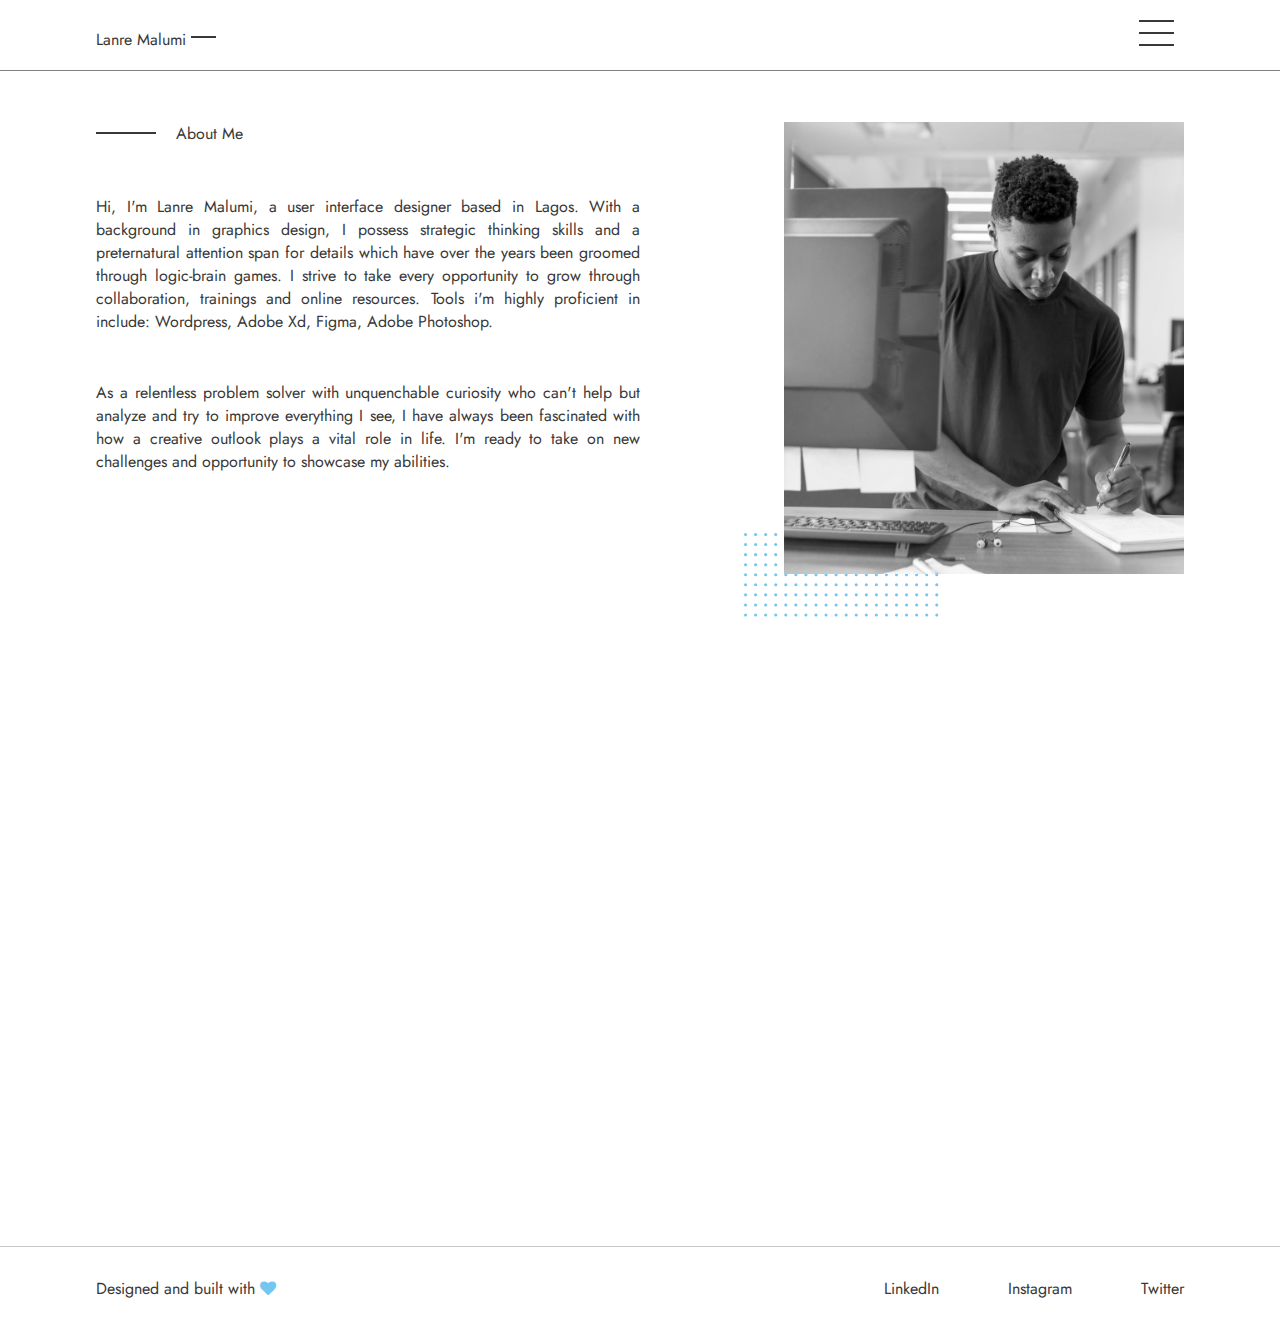
==== about.html @ 65f45e2c "first commit" ====
<!DOCTYPE html>
<html lang="en">

<head>
    <meta charset="UTF-8">
    <meta name="viewport" content="width=device-width, initial-scale=1.0">
    <link rel="stylesheet" href="css/about.css">
    <link rel="stylesheet" href="themify-icons.css">
    <link rel="stylesheet" href="remix-icon/remixicon.css">
    <link rel="stylesheet" href="css/font-awesome.min.css">
    <link href="https://fonts.googleapis.com/css2?family=Jost&display=swap" rel="stylesheet">
    <link rel="shortcut icon" type="image/png" href="img/Favvicon.png">
    <title>Lanre Malumi - About</title>
    
</head>

<body>
    <div class="about-hero-section">
        <div class="dropdown-container">

            <div class="drop-down">
                <img src="img/Group 16.svg" alt="">
                <a href="index.html">Home</a>
                <a href="about.html">About me</a>
                <a href="project.html">Projects</a>
                <a href="index.html#contact">Work with me</a>
            </div>
        </div>
        <header>
            <div class="container">
                <span class="logo">Lanre Malumi</span>
                <div class="hamburger">
                    <div class="line line1"></div>
                    <div class="line line2"></div>
                    <div class="line line3"></div>
                </div>
            </div>
        </header>
    </div>
    <div class="about-main-section">
        <div class="container">
            <div class="about-wrapper">
                <div class="text-container" data-entrance="from-left">
                    <span class="about-ext">About Me</span>
                    <p>Hi, I'm Lanre Malumi, a user interface designer based in Lagos. With a background in graphics design, I possess strategic thinking skills and a preternatural attention span for details which have over the years been groomed through logic-brain games. I strive to take every opportunity to grow through collaboration, trainings and online resources. Tools i'm highly proficient in include: Wordpress, Adobe Xd, Figma, Adobe Photoshop.</p>
                    <p>As a relentless problem solver with unquenchable curiosity who can't help but analyze and try to improve everything I see, I have always been fascinated with how a creative outlook plays a vital role in life. I'm ready to take on new challenges and opportunity to showcase my abilities.</p>
                </div>
                <div class="image-container" data-entrance="from-right">
                    <img src="img/Repeat Grid 4.svg" alt="" class="first-image">
                    <img src="img/about.jpg" alt="">
                </div>
            </div>
        </div>

    </div>
    <div class="base-container" data-entrance="fade">
        <h1>Got a project in mind? Let's make <br>something awesome together</h1>
        <button onclick="location.replace('index.html#contact')" target="blank">Let's work together</button>
    </div>
    <div class="portfolio-footer" id="contact">

        <div class="container">
            <footer>
                <div class="left">
                    <p> Designed and built with <i class="fa fa-heart"></i>
                    </p>
                </div>
                <!-- <div class="left">
                    <p> &copy; Lanre Malumi - <span class="year"></span></p>
                </div> -->
                <div class="right">
                    <a href="#">LinkedIn</a>
                    <a href="#">Instagram</a>
                    <a href="#">Twitter</a>
                </div>
            </footer>
        </div>

    </div>
    <script>
        // Menu
        let burger = document.querySelector(".hamburger"),
            burgerLines = document.querySelectorAll('.hamburger-lines'),
            dropdown = document.querySelector('.dropdown-container'),
            dropdownLinks = document.querySelectorAll('.drop-down a');
        console.log(dropdownLinks);
        burger.addEventListener('click', () => {
            dropdown.classList.toggle('dropdown-show');
            burger.classList.toggle('toggle');
            dropdownLinks.forEach((links, index) => {
                if (links.style.animation) {
                    links.style.animation = ``
                } else {
                    links.style.animation = `slideIn .4s forwards ${index*0.4 + 0.5}s`
                }

            });

        })
        window.addEventListener('scroll', () => {
            burger.classList.remove('toggle');
            dropdown.classList.remove('dropdown-show');
            dropdownLinks.forEach(links => {
                links.style.animation = ``;
            })
        })
    </script>
    <script src="js/scroll-entrance.js"></script>
</body>

</html>
---- css/about.css ----
body {
  -webkit-transition: ease .35s;
  transition: ease .35s;
  font-family: 'jost';
  -webkit-box-sizing: border-box;
          box-sizing: border-box;
  overflow-x: hidden;
  color: #383838;
  text-align: justify;
}

html {
  scroll-behavior: smooth;
}

* {
  margin: 0;
}

.container {
  margin: 0 auto;
  width: 85%;
}

.dropdown-container {
  opacity: 0;
  width: 100%;
  z-index: -1;
  position: absolute;
  -webkit-transition: ease-in-out .5s;
  transition: ease-in-out .5s;
  -webkit-transform-origin: right;
          transform-origin: right;
  overflow-x: hidden;
}

.dropdown-container .drop-down {
  -webkit-transition: .7s ease-in-out;
  transition: .7s ease-in-out;
  -webkit-transform: translateX(100%);
          transform: translateX(100%);
  float: right;
  right: 0;
  -webkit-box-sizing: border-box;
          box-sizing: border-box;
  padding: 5.9rem 2rem;
  width: 400px;
  height: 100vh;
  background-image: -webkit-gradient(linear, left top, right top, from(#72C6EF), to(#0e65ac));
  background-image: linear-gradient(to right, #72C6EF, #0e65ac);
  overflow: hidden;
}

.drop-down img {
  position: absolute;
  width: 200%;
}

.drop-down a {
  text-decoration: none;
  display: block;
  color: #fcfafa;
  padding-bottom: 20px;
  opacity: 0;
}

.drop-down a:focus, .drop-down a:hover {
  color: #1a6a92;
}

header {
  padding: 20px 0;
  border-bottom: 1px solid grey;
}

header .container {
  display: -webkit-box;
  display: -ms-flexbox;
  display: flex;
  -webkit-box-pack: justify;
      -ms-flex-pack: justify;
          justify-content: space-between;
}

header .logo {
  -webkit-transform: translateY(0.5em);
          transform: translateY(0.5em);
  position: relative;
}

header .logo::after {
  content: '';
  background-color: #383838;
  width: 25px;
  height: 2px;
  position: absolute;
  right: -30px;
  top: 8px;
}

.hamburger {
  z-index: 3;
  cursor: pointer;
  right: 90px;
  top: 20px;
  width: 55px;
  height: 30px;
}

.hamburger .line {
  -webkit-transition: all ease-in-out .2s;
  transition: all ease-in-out .2s;
  background-color: #383838;
  height: 2px;
  width: 35px;
  margin: 10px;
}

.hamburger .line:first-child {
  margin-top: 0;
}

.about-main-section {
  margin-top: 3.2rem;
  height: 100vh;
}

.about-wrapper {
  display: -webkit-box;
  display: -ms-flexbox;
  display: flex;
  -webkit-box-pack: justify;
      -ms-flex-pack: justify;
          justify-content: space-between;
}

.text-container {
  width: 50%;
}

.text-container span {
  display: inline-block;
  position: relative;
  margin: 0 80px 50px 80px;
}

.text-container span::before {
  content: '';
  background-color: #383838;
  width: 60px;
  height: 2px;
  position: absolute;
  top: 10px;
  left: -80px;
}

.text-container p:last-child {
  margin-top: 3rem;
}

.image-container {
  position: relative;
}

.image-container .first-image {
  position: absolute;
  width: 200px;
  bottom: -40px;
  left: -40px;
  z-index: -2;
}

.image-container img:last-child {
  width: 400px;
  -webkit-transition: ease-in .35s;
  transition: ease-in .35s;
}

.base-container {
  display: -ms-grid;
  display: grid;
  -webkit-box-pack: center;
      -ms-flex-pack: center;
          justify-content: center;
  -webkit-box-align: center;
      -ms-flex-align: center;
          align-items: center;
}

.base-container h1 {
  font-weight: 400;
  margin-bottom: 20px;
  text-align: center;
}

.base-container button {
  width: 12em;
  height: 3em;
  color: #72C6EF;
  background-color: transparent;
  outline: none;
  border: 1px solid #72C6EF;
  position: relative;
  -webkit-transition: ease .3s;
  transition: ease .3s;
  margin: auto;
  cursor: pointer;
  font-family: "jost";
}

.base-container button::before {
  content: '';
  width: 100%;
  height: 100%;
  background-image: -webkit-gradient(linear, left top, right top, from(#72C6EF), to(#0e65ac));
  background-image: linear-gradient(to right, #72C6EF, #0e65ac);
  left: 0;
  right: 0;
  top: 0;
  bottom: 0;
  position: absolute;
  z-index: -2;
  -webkit-transform-origin: left;
          transform-origin: left;
  -webkit-transform: scaleX(0);
          transform: scaleX(0);
  -webkit-transition: ease .5s;
  transition: ease .5s;
}

.base-container button:hover::before {
  -webkit-transform: scale(1);
          transform: scale(1);
}

.base-container button:hover {
  color: white;
}

.portfolio-footer {
  border-top: 1px solid #c9c8c8;
  margin-top: 4.5em;
  padding: 30px 0;
}

.portfolio-footer footer {
  position: relative;
  display: -webkit-box;
  display: -ms-flexbox;
  display: flex;
  width: 100%;
  -webkit-box-pack: justify;
      -ms-flex-pack: justify;
          justify-content: space-between;
}

footer .left i {
  color: #72C6EF;
  -webkit-animation: beating 2s infinite;
          animation: beating 2s infinite;
}

footer .right {
  width: 300px;
  -webkit-box-pack: justify;
      -ms-flex-pack: justify;
          justify-content: space-between;
  display: -webkit-box;
  display: -ms-flexbox;
  display: flex;
}

footer .right a {
  display: block;
  text-decoration: none;
  color: #383838;
}

footer .right a:hover {
  color: #72C6EF;
}

@-webkit-keyframes slideIn {
  from {
    opacity: 0.5;
    -webkit-transform: translateY(2em);
            transform: translateY(2em);
  }
  to {
    opacity: 1;
    -webkit-transform: translateY(0);
            transform: translateY(0);
  }
}

@keyframes slideIn {
  from {
    opacity: 0.5;
    -webkit-transform: translateY(2em);
            transform: translateY(2em);
  }
  to {
    opacity: 1;
    -webkit-transform: translateY(0);
            transform: translateY(0);
  }
}

@-webkit-keyframes beating {
  0% {
    -webkit-transform: scale(1);
            transform: scale(1);
  }
  50% {
    -webkit-transform: scale(1.3);
            transform: scale(1.3);
  }
  100% {
    -webkit-transform: scale(0.8);
            transform: scale(0.8);
  }
}

@keyframes beating {
  0% {
    -webkit-transform: scale(1);
            transform: scale(1);
  }
  50% {
    -webkit-transform: scale(1.3);
            transform: scale(1.3);
  }
  100% {
    -webkit-transform: scale(0.8);
            transform: scale(0.8);
  }
}

[data-entrance] {
  visibility: none;
}

.dropdown-show {
  z-index: 3;
  opacity: 1 !important;
}

.dropdown-show .drop-down {
  -webkit-transform: translateX(0) !important;
          transform: translateX(0) !important;
}

.toggle .line1 {
  background-color: white !important;
  -webkit-transform: rotate(45deg) translate(0.6em, 0.5em);
          transform: rotate(45deg) translate(0.6em, 0.5em);
}

.toggle .line2 {
  display: none;
}

.toggle .line3 {
  -webkit-transform: rotate(-45deg);
          transform: rotate(-45deg);
  background-color: white !important;
}

@media (max-width: 1060px) {
  .image-container img:last-child {
    width: 300px;
  }
  .image-container .first-image {
    bottom: -30px;
  }
}

@media (max-width: 860px) {
  .about-main-section {
    height: auto;
  }
  .text-container {
    margin: 2em 0;
    width: 100%;
  }
  .about-wrapper {
    -webkit-box-orient: vertical;
    -webkit-box-direction: normal;
        -ms-flex-direction: column;
            flex-direction: column;
  }
  .image-container img:last-child {
    width: 100%;
  }
  .base-container {
    margin-top: 7em;
  }
}

@media (max-width: 700px) {
  footer .right {
    width: 250px;
  }
}

@media (max-width: 580px) {
  .portfolio-footer {
    padding: 20px 0;
  }
  .portfolio-footer footer {
    text-align: center;
    display: -webkit-box;
    display: -ms-flexbox;
    display: flex;
    width: 100%;
    -webkit-box-orient: vertical;
    -webkit-box-direction: reverse;
        -ms-flex-direction: column-reverse;
            flex-direction: column-reverse;
  }
  footer .right {
    margin: 0 auto 20px auto;
    width: 250px;
    -webkit-box-pack: justify;
        -ms-flex-pack: justify;
            justify-content: space-between;
    display: -webkit-box;
    display: -ms-flexbox;
    display: flex;
  }
  footer .right a {
    display: block;
    text-decoration: none;
    color: #383838;
  }
  footer .right a:hover {
    color: linear-gradient(to right, #72C6EF, #0e65ac);
  }
}

@media (max-width: 480px) {
  .base-container h1 {
    font-size: 20px;
  }
}

@media (max-width: 380px) {
  .dropdown-container .drop-down {
    width: 300px;
  }
  .hamburger {
    right: 30px;
    top: 60px;
    width: 37px;
    height: 30px;
    -webkit-transform: translateY(0.3em);
            transform: translateY(0.3em);
  }
  .hamburger .line {
    width: 25px;
    margin: 6px;
  }
  .toggle .line1 {
    -webkit-transform: rotate(45deg) translate(0.4em, 0.4em) !important;
            transform: rotate(45deg) translate(0.4em, 0.4em) !important;
  }
  .toggle .line2 {
    display: none;
  }
  .toggle .line3 {
    -webkit-transform: rotate(-45deg);
            transform: rotate(-45deg);
  }
}
/*# sourceMappingURL=about.css.map */
---- themify-icons.css ----
@font-face {
    font-family: 'themify';
    src: url('font-themify/themify.eot?-fvbane');
    src: url('font-themify/themify.eot?#iefix-fvbane') format('embedded-opentype'), url('font-themify/themify.woff?-fvbane') format('woff'), url('font-themify/themify.ttf?-fvbane') format('truetype'), url('font-themify/themify.svg?-fvbane#themify') format('svg');
    font-weight: normal;
    font-style: normal;
}

[class^="ti-"],
[class*=" ti-"] {
    font-family: 'themify';
    speak: none;
    font-style: normal;
    font-weight: normal;
    font-variant: normal;
    text-transform: none;
    line-height: 1;
    /* Better Font Rendering =========== */
    -webkit-font-smoothing: antialiased;
    -moz-osx-font-smoothing: grayscale;
}

.ti-wand:before {
    content: "\e600";
}

.ti-volume:before {
    content: "\e601";
}

.ti-user:before {
    content: "\e602";
}

.ti-unlock:before {
    content: "\e603";
}

.ti-unlink:before {
    content: "\e604";
}

.ti-trash:before {
    content: "\e605";
}

.ti-thought:before {
    content: "\e606";
}

.ti-target:before {
    content: "\e607";
}

.ti-tag:before {
    content: "\e608";
}

.ti-tablet:before {
    content: "\e609";
}

.ti-star:before {
    content: "\e60a";
}

.ti-spray:before {
    content: "\e60b";
}

.ti-signal:before {
    content: "\e60c";
}

.ti-shopping-cart:before {
    content: "\e60d";
}

.ti-shopping-cart-full:before {
    content: "\e60e";
}

.ti-settings:before {
    content: "\e60f";
}

.ti-search:before {
    content: "\e610";
}

.ti-zoom-in:before {
    content: "\e611";
}

.ti-zoom-out:before {
    content: "\e612";
}

.ti-cut:before {
    content: "\e613";
}

.ti-ruler:before {
    content: "\e614";
}

.ti-ruler-pencil:before {
    content: "\e615";
}

.ti-ruler-alt:before {
    content: "\e616";
}

.ti-bookmark:before {
    content: "\e617";
}

.ti-bookmark-alt:before {
    content: "\e618";
}

.ti-reload:before {
    content: "\e619";
}

.ti-plus:before {
    content: "\e61a";
}

.ti-pin:before {
    content: "\e61b";
}

.ti-pencil:before {
    content: "\e61c";
}

.ti-pencil-alt:before {
    content: "\e61d";
}

.ti-paint-roller:before {
    content: "\e61e";
}

.ti-paint-bucket:before {
    content: "\e61f";
}

.ti-na:before {
    content: "\e620";
}

.ti-mobile:before {
    content: "\e621";
}

.ti-minus:before {
    content: "\e622";
}

.ti-medall:before {
    content: "\e623";
}

.ti-medall-alt:before {
    content: "\e624";
}

.ti-marker:before {
    content: "\e625";
}

.ti-marker-alt:before {
    content: "\e626";
}

.ti-arrow-up:before {
    content: "\e627";
}

.ti-arrow-right:before {
    content: "\e628";
}

.ti-arrow-left:before {
    content: "\e629";
}

.ti-arrow-down:before {
    content: "\e62a";
}

.ti-lock:before {
    content: "\e62b";
}

.ti-location-arrow:before {
    content: "\e62c";
}

.ti-link:before {
    content: "\e62d";
}

.ti-layout:before {
    content: "\e62e";
}

.ti-layers:before {
    content: "\e62f";
}

.ti-layers-alt:before {
    content: "\e630";
}

.ti-key:before {
    content: "\e631";
}

.ti-import:before {
    content: "\e632";
}

.ti-image:before {
    content: "\e633";
}

.ti-heart:before {
    content: "\e634";
}

.ti-heart-broken:before {
    content: "\e635";
}

.ti-hand-stop:before {
    content: "\e636";
}

.ti-hand-open:before {
    content: "\e637";
}

.ti-hand-drag:before {
    content: "\e638";
}

.ti-folder:before {
    content: "\e639";
}

.ti-flag:before {
    content: "\e63a";
}

.ti-flag-alt:before {
    content: "\e63b";
}

.ti-flag-alt-2:before {
    content: "\e63c";
}

.ti-eye:before {
    content: "\e63d";
}

.ti-export:before {
    content: "\e63e";
}

.ti-exchange-vertical:before {
    content: "\e63f";
}

.ti-desktop:before {
    content: "\e640";
}

.ti-cup:before {
    content: "\e641";
}

.ti-crown:before {
    content: "\e642";
}

.ti-comments:before {
    content: "\e643";
}

.ti-comment:before {
    content: "\e644";
}

.ti-comment-alt:before {
    content: "\e645";
}

.ti-close:before {
    content: "\e646";
}

.ti-clip:before {
    content: "\e647";
}

.ti-angle-up:before {
    content: "\e648";
}

.ti-angle-right:before {
    content: "\e649";
}

.ti-angle-left:before {
    content: "\e64a";
}

.ti-angle-down:before {
    content: "\e64b";
}

.ti-check:before {
    content: "\e64c";
}

.ti-check-box:before {
    content: "\e64d";
}

.ti-camera:before {
    content: "\e64e";
}

.ti-announcement:before {
    content: "\e64f";
}

.ti-brush:before {
    content: "\e650";
}

.ti-briefcase:before {
    content: "\e651";
}

.ti-bolt:before {
    content: "\e652";
}

.ti-bolt-alt:before {
    content: "\e653";
}

.ti-blackboard:before {
    content: "\e654";
}

.ti-bag:before {
    content: "\e655";
}

.ti-move:before {
    content: "\e656";
}

.ti-arrows-vertical:before {
    content: "\e657";
}

.ti-arrows-horizontal:before {
    content: "\e658";
}

.ti-fullscreen:before {
    content: "\e659";
}

.ti-arrow-top-right:before {
    content: "\e65a";
}

.ti-arrow-top-left:before {
    content: "\e65b";
}

.ti-arrow-circle-up:before {
    content: "\e65c";
}

.ti-arrow-circle-right:before {
    content: "\e65d";
}

.ti-arrow-circle-left:before {
    content: "\e65e";
}

.ti-arrow-circle-down:before {
    content: "\e65f";
}

.ti-angle-double-up:before {
    content: "\e660";
}

.ti-angle-double-right:before {
    content: "\e661";
}

.ti-angle-double-left:before {
    content: "\e662";
}

.ti-angle-double-down:before {
    content: "\e663";
}

.ti-zip:before {
    content: "\e664";
}

.ti-world:before {
    content: "\e665";
}

.ti-wheelchair:before {
    content: "\e666";
}

.ti-view-list:before {
    content: "\e667";
}

.ti-view-list-alt:before {
    content: "\e668";
}

.ti-view-grid:before {
    content: "\e669";
}

.ti-uppercase:before {
    content: "\e66a";
}

.ti-upload:before {
    content: "\e66b";
}

.ti-underline:before {
    content: "\e66c";
}

.ti-truck:before {
    content: "\e66d";
}

.ti-timer:before {
    content: "\e66e";
}

.ti-ticket:before {
    content: "\e66f";
}

.ti-thumb-up:before {
    content: "\e670";
}

.ti-thumb-down:before {
    content: "\e671";
}

.ti-text:before {
    content: "\e672";
}

.ti-stats-up:before {
    content: "\e673";
}

.ti-stats-down:before {
    content: "\e674";
}

.ti-split-v:before {
    content: "\e675";
}

.ti-split-h:before {
    content: "\e676";
}

.ti-smallcap:before {
    content: "\e677";
}

.ti-shine:before {
    content: "\e678";
}

.ti-shift-right:before {
    content: "\e679";
}

.ti-shift-left:before {
    content: "\e67a";
}

.ti-shield:before {
    content: "\e67b";
}

.ti-notepad:before {
    content: "\e67c";
}

.ti-server:before {
    content: "\e67d";
}

.ti-quote-right:before {
    content: "\e67e";
}

.ti-quote-left:before {
    content: "\e67f";
}

.ti-pulse:before {
    content: "\e680";
}

.ti-printer:before {
    content: "\e681";
}

.ti-power-off:before {
    content: "\e682";
}

.ti-plug:before {
    content: "\e683";
}

.ti-pie-chart:before {
    content: "\e684";
}

.ti-paragraph:before {
    content: "\e685";
}

.ti-panel:before {
    content: "\e686";
}

.ti-package:before {
    content: "\e687";
}

.ti-music:before {
    content: "\e688";
}

.ti-music-alt:before {
    content: "\e689";
}

.ti-mouse:before {
    content: "\e68a";
}

.ti-mouse-alt:before {
    content: "\e68b";
}

.ti-money:before {
    content: "\e68c";
}

.ti-microphone:before {
    content: "\e68d";
}

.ti-menu:before {
    content: "\e68e";
}

.ti-menu-alt:before {
    content: "\e68f";
}

.ti-map:before {
    content: "\e690";
}

.ti-map-alt:before {
    content: "\e691";
}

.ti-loop:before {
    content: "\e692";
}

.ti-location-pin:before {
    content: "\e693";
}

.ti-list:before {
    content: "\e694";
}

.ti-light-bulb:before {
    content: "\e695";
}

.ti-Italic:before {
    content: "\e696";
}

.ti-info:before {
    content: "\e697";
}

.ti-infinite:before {
    content: "\e698";
}

.ti-id-badge:before {
    content: "\e699";
}

.ti-hummer:before {
    content: "\e69a";
}

.ti-home:before {
    content: "\e69b";
}

.ti-help:before {
    content: "\e69c";
}

.ti-headphone:before {
    content: "\e69d";
}

.ti-harddrives:before {
    content: "\e69e";
}

.ti-harddrive:before {
    content: "\e69f";
}

.ti-gift:before {
    content: "\e6a0";
}

.ti-game:before {
    content: "\e6a1";
}

.ti-filter:before {
    content: "\e6a2";
}

.ti-files:before {
    content: "\e6a3";
}

.ti-file:before {
    content: "\e6a4";
}

.ti-eraser:before {
    content: "\e6a5";
}

.ti-envelope:before {
    content: "\e6a6";
}

.ti-download:before {
    content: "\e6a7";
}

.ti-direction:before {
    content: "\e6a8";
}

.ti-direction-alt:before {
    content: "\e6a9";
}

.ti-dashboard:before {
    content: "\e6aa";
}

.ti-control-stop:before {
    content: "\e6ab";
}

.ti-control-shuffle:before {
    content: "\e6ac";
}

.ti-control-play:before {
    content: "\e6ad";
}

.ti-control-pause:before {
    content: "\e6ae";
}

.ti-control-forward:before {
    content: "\e6af";
}

.ti-control-backward:before {
    content: "\e6b0";
}

.ti-cloud:before {
    content: "\e6b1";
}

.ti-cloud-up:before {
    content: "\e6b2";
}

.ti-cloud-down:before {
    content: "\e6b3";
}

.ti-clipboard:before {
    content: "\e6b4";
}

.ti-car:before {
    content: "\e6b5";
}

.ti-calendar:before {
    content: "\e6b6";
}

.ti-book:before {
    content: "\e6b7";
}

.ti-bell:before {
    content: "\e6b8";
}

.ti-basketball:before {
    content: "\e6b9";
}

.ti-bar-chart:before {
    content: "\e6ba";
}

.ti-bar-chart-alt:before {
    content: "\e6bb";
}

.ti-back-right:before {
    content: "\e6bc";
}

.ti-back-left:before {
    content: "\e6bd";
}

.ti-arrows-corner:before {
    content: "\e6be";
}

.ti-archive:before {
    content: "\e6bf";
}

.ti-anchor:before {
    content: "\e6c0";
}

.ti-align-right:before {
    content: "\e6c1";
}

.ti-align-left:before {
    content: "\e6c2";
}

.ti-align-justify:before {
    content: "\e6c3";
}

.ti-align-center:before {
    content: "\e6c4";
}

.ti-alert:before {
    content: "\e6c5";
}

.ti-alarm-clock:before {
    content: "\e6c6";
}

.ti-agenda:before {
    content: "\e6c7";
}

.ti-write:before {
    content: "\e6c8";
}

.ti-window:before {
    content: "\e6c9";
}

.ti-widgetized:before {
    content: "\e6ca";
}

.ti-widget:before {
    content: "\e6cb";
}

.ti-widget-alt:before {
    content: "\e6cc";
}

.ti-wallet:before {
    content: "\e6cd";
}

.ti-video-clapper:before {
    content: "\e6ce";
}

.ti-video-camera:before {
    content: "\e6cf";
}

.ti-vector:before {
    content: "\e6d0";
}

.ti-themify-logo:before {
    content: "\e6d1";
}

.ti-themify-favicon:before {
    content: "\e6d2";
}

.ti-themify-favicon-alt:before {
    content: "\e6d3";
}

.ti-support:before {
    content: "\e6d4";
}

.ti-stamp:before {
    content: "\e6d5";
}

.ti-split-v-alt:before {
    content: "\e6d6";
}

.ti-slice:before {
    content: "\e6d7";
}

.ti-shortcode:before {
    content: "\e6d8";
}

.ti-shift-right-alt:before {
    content: "\e6d9";
}

.ti-shift-left-alt:before {
    content: "\e6da";
}

.ti-ruler-alt-2:before {
    content: "\e6db";
}

.ti-receipt:before {
    content: "\e6dc";
}

.ti-pin2:before {
    content: "\e6dd";
}

.ti-pin-alt:before {
    content: "\e6de";
}

.ti-pencil-alt2:before {
    content: "\e6df";
}

.ti-palette:before {
    content: "\e6e0";
}

.ti-more:before {
    content: "\e6e1";
}

.ti-more-alt:before {
    content: "\e6e2";
}

.ti-microphone-alt:before {
    content: "\e6e3";
}

.ti-magnet:before {
    content: "\e6e4";
}

.ti-line-double:before {
    content: "\e6e5";
}

.ti-line-dotted:before {
    content: "\e6e6";
}

.ti-line-dashed:before {
    content: "\e6e7";
}

.ti-layout-width-full:before {
    content: "\e6e8";
}

.ti-layout-width-default:before {
    content: "\e6e9";
}

.ti-layout-width-default-alt:before {
    content: "\e6ea";
}

.ti-layout-tab:before {
    content: "\e6eb";
}

.ti-layout-tab-window:before {
    content: "\e6ec";
}

.ti-layout-tab-v:before {
    content: "\e6ed";
}

.ti-layout-tab-min:before {
    content: "\e6ee";
}

.ti-layout-slider:before {
    content: "\e6ef";
}

.ti-layout-slider-alt:before {
    content: "\e6f0";
}

.ti-layout-sidebar-right:before {
    content: "\e6f1";
}

.ti-layout-sidebar-none:before {
    content: "\e6f2";
}

.ti-layout-sidebar-left:before {
    content: "\e6f3";
}

.ti-layout-placeholder:before {
    content: "\e6f4";
}

.ti-layout-menu:before {
    content: "\e6f5";
}

.ti-layout-menu-v:before {
    content: "\e6f6";
}

.ti-layout-menu-separated:before {
    content: "\e6f7";
}

.ti-layout-menu-full:before {
    content: "\e6f8";
}

.ti-layout-media-right-alt:before {
    content: "\e6f9";
}

.ti-layout-media-right:before {
    content: "\e6fa";
}

.ti-layout-media-overlay:before {
    content: "\e6fb";
}

.ti-layout-media-overlay-alt:before {
    content: "\e6fc";
}

.ti-layout-media-overlay-alt-2:before {
    content: "\e6fd";
}

.ti-layout-media-left-alt:before {
    content: "\e6fe";
}

.ti-layout-media-left:before {
    content: "\e6ff";
}

.ti-layout-media-center-alt:before {
    content: "\e700";
}

.ti-layout-media-center:before {
    content: "\e701";
}

.ti-layout-list-thumb:before {
    content: "\e702";
}

.ti-layout-list-thumb-alt:before {
    content: "\e703";
}

.ti-layout-list-post:before {
    content: "\e704";
}

.ti-layout-list-large-image:before {
    content: "\e705";
}

.ti-layout-line-solid:before {
    content: "\e706";
}

.ti-layout-grid4:before {
    content: "\e707";
}

.ti-layout-grid3:before {
    content: "\e708";
}

.ti-layout-grid2:before {
    content: "\e709";
}

.ti-layout-grid2-thumb:before {
    content: "\e70a";
}

.ti-layout-cta-right:before {
    content: "\e70b";
}

.ti-layout-cta-left:before {
    content: "\e70c";
}

.ti-layout-cta-center:before {
    content: "\e70d";
}

.ti-layout-cta-btn-right:before {
    content: "\e70e";
}

.ti-layout-cta-btn-left:before {
    content: "\e70f";
}

.ti-layout-column4:before {
    content: "\e710";
}

.ti-layout-column3:before {
    content: "\e711";
}

.ti-layout-column2:before {
    content: "\e712";
}

.ti-layout-accordion-separated:before {
    content: "\e713";
}

.ti-layout-accordion-merged:before {
    content: "\e714";
}

.ti-layout-accordion-list:before {
    content: "\e715";
}

.ti-ink-pen:before {
    content: "\e716";
}

.ti-info-alt:before {
    content: "\e717";
}

.ti-help-alt:before {
    content: "\e718";
}

.ti-headphone-alt:before {
    content: "\e719";
}

.ti-hand-point-up:before {
    content: "\e71a";
}

.ti-hand-point-right:before {
    content: "\e71b";
}

.ti-hand-point-left:before {
    content: "\e71c";
}

.ti-hand-point-down:before {
    content: "\e71d";
}

.ti-gallery:before {
    content: "\e71e";
}

.ti-face-smile:before {
    content: "\e71f";
}

.ti-face-sad:before {
    content: "\e720";
}

.ti-credit-card:before {
    content: "\e721";
}

.ti-control-skip-forward:before {
    content: "\e722";
}

.ti-control-skip-backward:before {
    content: "\e723";
}

.ti-control-record:before {
    content: "\e724";
}

.ti-control-eject:before {
    content: "\e725";
}

.ti-comments-smiley:before {
    content: "\e726";
}

.ti-brush-alt:before {
    content: "\e727";
}

.ti-youtube:before {
    content: "\e728";
}

.ti-vimeo:before {
    content: "\e729";
}

.ti-twitter:before {
    content: "\e72a";
}

.ti-time:before {
    content: "\e72b";
}

.ti-tumblr:before {
    content: "\e72c";
}

.ti-skype:before {
    content: "\e72d";
}

.ti-share:before {
    content: "\e72e";
}

.ti-share-alt:before {
    content: "\e72f";
}

.ti-rocket:before {
    content: "\e730";
}

.ti-pinterest:before {
    content: "\e731";
}

.ti-new-window:before {
    content: "\e732";
}

.ti-microsoft:before {
    content: "\e733";
}

.ti-list-ol:before {
    content: "\e734";
}

.ti-linkedin:before {
    content: "\e735";
}

.ti-layout-sidebar-2:before {
    content: "\e736";
}

.ti-layout-grid4-alt:before {
    content: "\e737";
}

.ti-layout-grid3-alt:before {
    content: "\e738";
}

.ti-layout-grid2-alt:before {
    content: "\e739";
}

.ti-layout-column4-alt:before {
    content: "\e73a";
}

.ti-layout-column3-alt:before {
    content: "\e73b";
}

.ti-layout-column2-alt:before {
    content: "\e73c";
}

.ti-instagram:before {
    content: "\e73d";
}

.ti-google:before {
    content: "\e73e";
}

.ti-github:before {
    content: "\e73f";
}

.ti-flickr:before {
    content: "\e740";
}

.ti-facebook:before {
    content: "\e741";
}

.ti-dropbox:before {
    content: "\e742";
}

.ti-dribbble:before {
    content: "\e743";
}

.ti-apple:before {
    content: "\e744";
}

.ti-android:before {
    content: "\e745";
}

.ti-save:before {
    content: "\e746";
}

.ti-save-alt:before {
    content: "\e747";
}

.ti-yahoo:before {
    content: "\e748";
}

.ti-wordpress:before {
    content: "\e749";
}

.ti-vimeo-alt:before {
    content: "\e74a";
}

.ti-twitter-alt:before {
    content: "\e74b";
}

.ti-tumblr-alt:before {
    content: "\e74c";
}

.ti-trello:before {
    content: "\e74d";
}

.ti-stack-overflow:before {
    content: "\e74e";
}

.ti-soundcloud:before {
    content: "\e74f";
}

.ti-sharethis:before {
    content: "\e750";
}

.ti-sharethis-alt:before {
    content: "\e751";
}

.ti-reddit:before {
    content: "\e752";
}

.ti-pinterest-alt:before {
    content: "\e753";
}

.ti-microsoft-alt:before {
    content: "\e754";
}

.ti-linux:before {
    content: "\e755";
}

.ti-jsfiddle:before {
    content: "\e756";
}

.ti-joomla:before {
    content: "\e757";
}

.ti-html5:before {
    content: "\e758";
}

.ti-flickr-alt:before {
    content: "\e759";
}

.ti-email:before {
    content: "\e75a";
}

.ti-drupal:before {
    content: "\e75b";
}

.ti-dropbox-alt:before {
    content: "\e75c";
}

.ti-css3:before {
    content: "\e75d";
}

.ti-rss:before {
    content: "\e75e";
}

.ti-rss-alt:before {
    content: "\e75f";
}
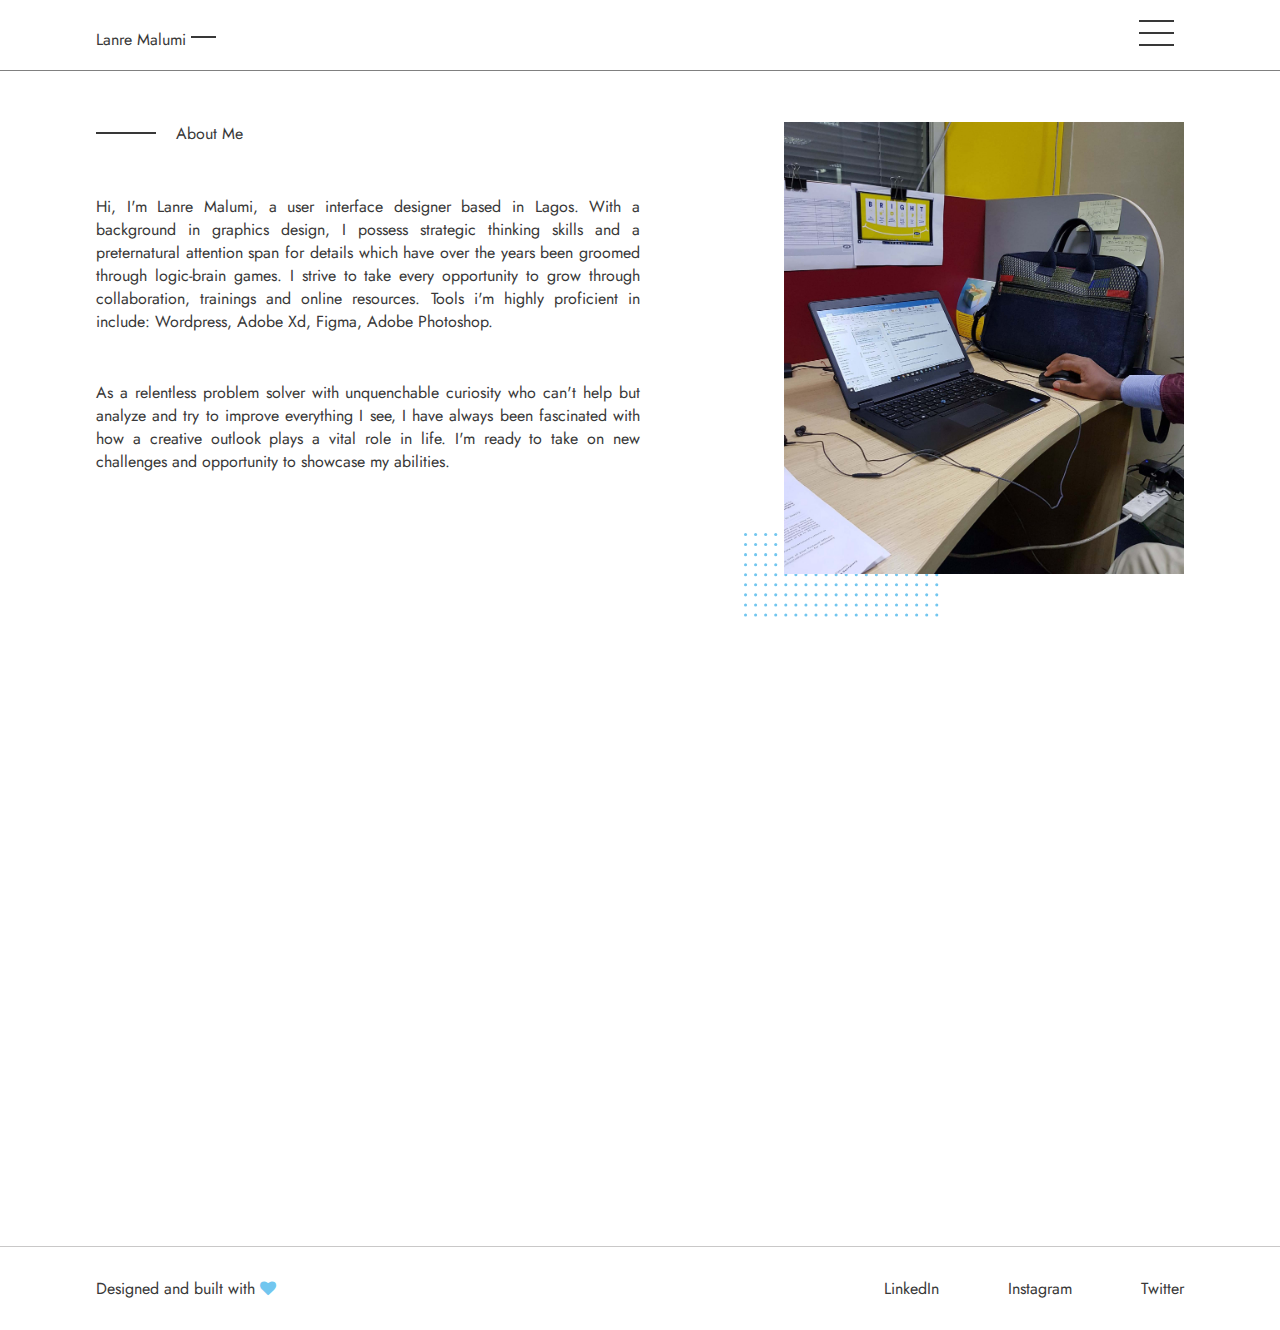
==== commit 87ffadf6: "added more works" ====
--- a/about.html
+++ b/about.html
@@ -9,7 +9,7 @@
     <link rel="stylesheet" href="remix-icon/remixicon.css">
     <link rel="stylesheet" href="css/font-awesome.min.css">
     <link href="https://fonts.googleapis.com/css2?family=Jost&display=swap" rel="stylesheet">
-    <link rel="shortcut icon" type="image/png" href="img/Favvicon.png">
+    <link rel="shortcut icon" type="image/png" href="img/mmm.png">
     <title>Lanre Malumi - About</title>
     
 </head>
@@ -47,7 +47,7 @@
                 </div>
                 <div class="image-container" data-entrance="from-right">
                     <img src="img/Repeat Grid 4.svg" alt="" class="first-image">
-                    <img src="img/about.jpg" alt="">
+                    <img src="img/about pic.jpg" alt="">
                 </div>
             </div>
         </div>
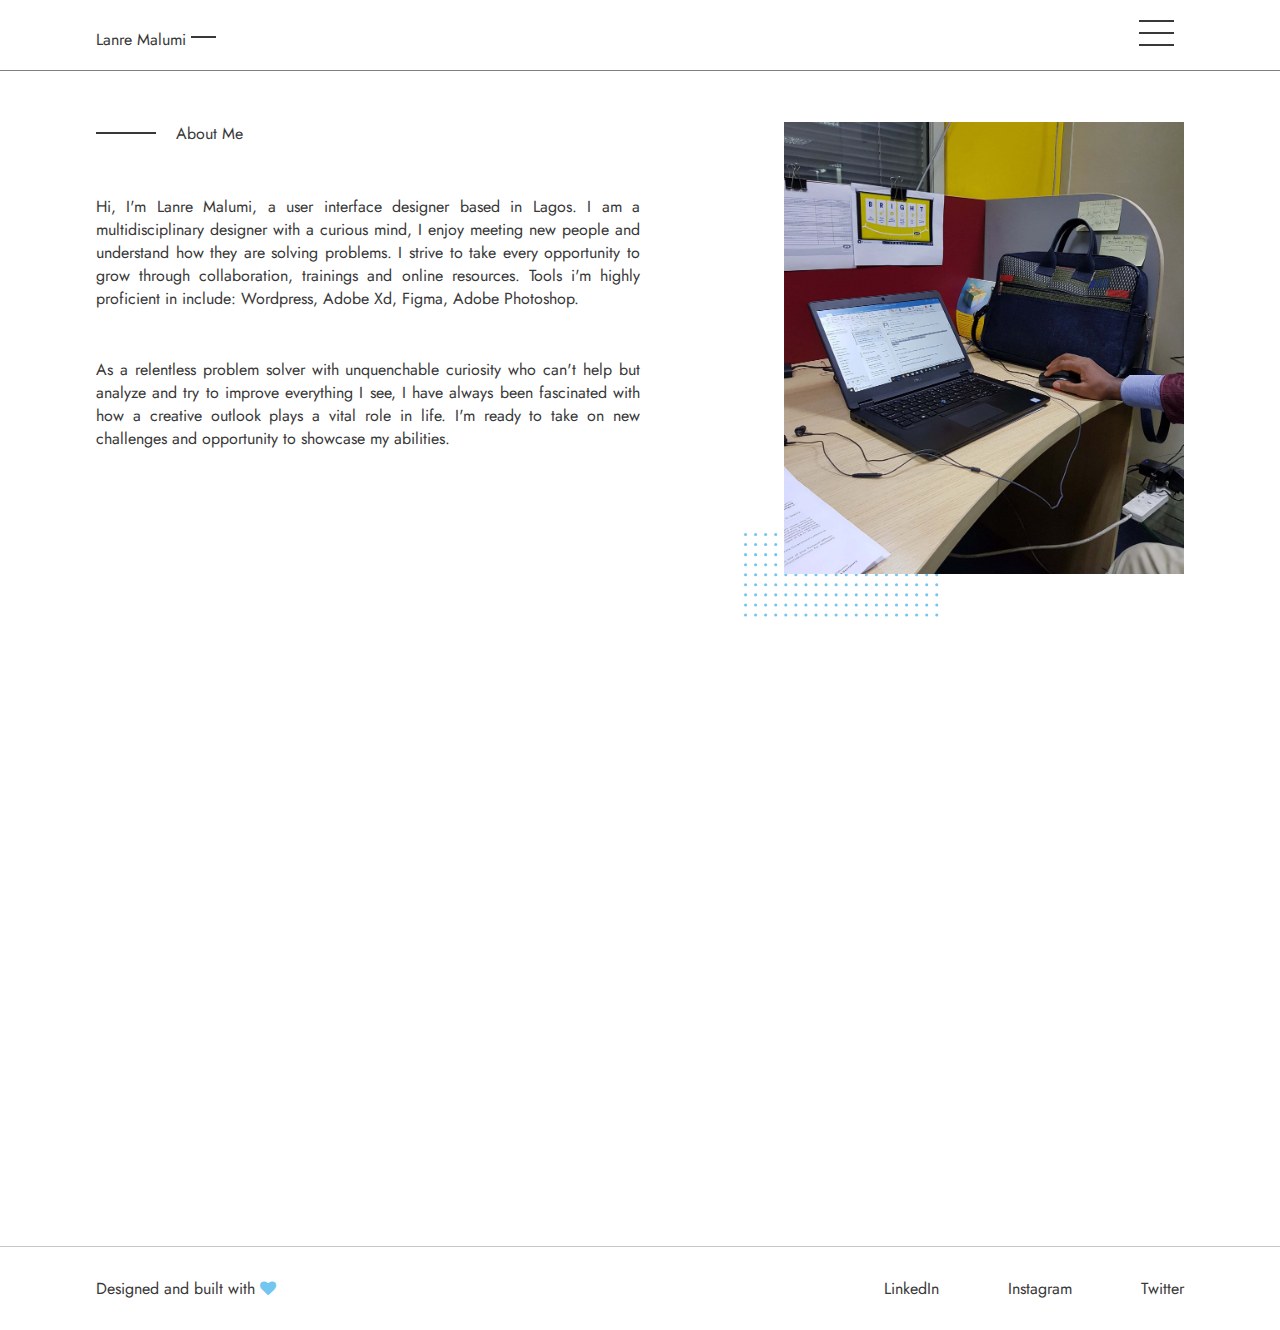
==== commit d1049124: "updated about me" ====
--- a/about.html
+++ b/about.html
@@ -42,7 +42,7 @@
             <div class="about-wrapper">
                 <div class="text-container" data-entrance="from-left">
                     <span class="about-ext">About Me</span>
-                    <p>Hi, I'm Lanre Malumi, a user interface designer based in Lagos. With a background in graphics design, I possess strategic thinking skills and a preternatural attention span for details which have over the years been groomed through logic-brain games. I strive to take every opportunity to grow through collaboration, trainings and online resources. Tools i'm highly proficient in include: Wordpress, Adobe Xd, Figma, Adobe Photoshop.</p>
+                    <p>Hi, I'm Lanre Malumi, a user interface designer based in Lagos. I am a multidisciplinary designer with a curious mind, I enjoy meeting new people and understand how they are solving problems. I strive to take every opportunity to grow through collaboration, trainings and online resources. Tools i'm highly proficient in include: Wordpress, Adobe Xd, Figma, Adobe Photoshop.</p>
                     <p>As a relentless problem solver with unquenchable curiosity who can't help but analyze and try to improve everything I see, I have always been fascinated with how a creative outlook plays a vital role in life. I'm ready to take on new challenges and opportunity to showcase my abilities.</p>
                 </div>
                 <div class="image-container" data-entrance="from-right">
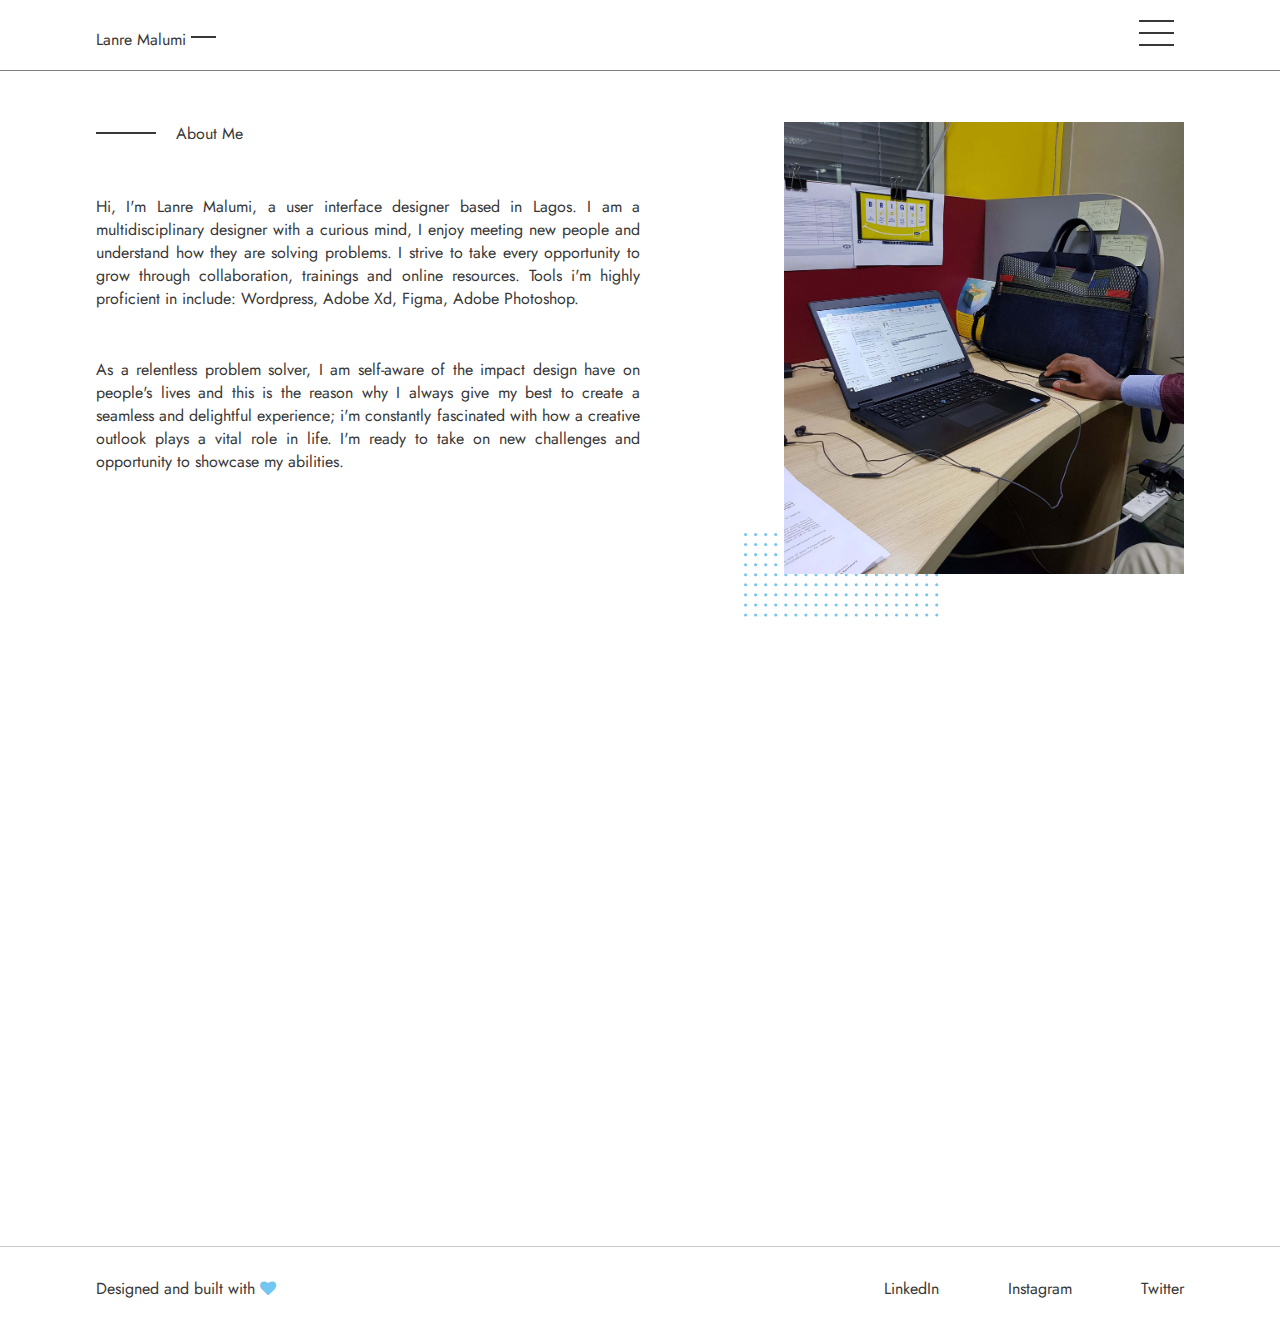
==== commit e0dd747d: "minor updates on about me" ====
--- a/about.html
+++ b/about.html
@@ -43,7 +43,7 @@
                 <div class="text-container" data-entrance="from-left">
                     <span class="about-ext">About Me</span>
                     <p>Hi, I'm Lanre Malumi, a user interface designer based in Lagos. I am a multidisciplinary designer with a curious mind, I enjoy meeting new people and understand how they are solving problems. I strive to take every opportunity to grow through collaboration, trainings and online resources. Tools i'm highly proficient in include: Wordpress, Adobe Xd, Figma, Adobe Photoshop.</p>
-                    <p>As a relentless problem solver with unquenchable curiosity who can't help but analyze and try to improve everything I see, I have always been fascinated with how a creative outlook plays a vital role in life. I'm ready to take on new challenges and opportunity to showcase my abilities.</p>
+                    <p>As a relentless problem solver, I am self-aware of the impact design have on people's lives and this is the reason why I always give my best to create a seamless and delightful experience; i'm constantly fascinated with how a creative outlook plays a vital role in life. I'm ready to take on new challenges and opportunity to showcase my abilities.</p>
                 </div>
                 <div class="image-container" data-entrance="from-right">
                     <img src="img/Repeat Grid 4.svg" alt="" class="first-image">
